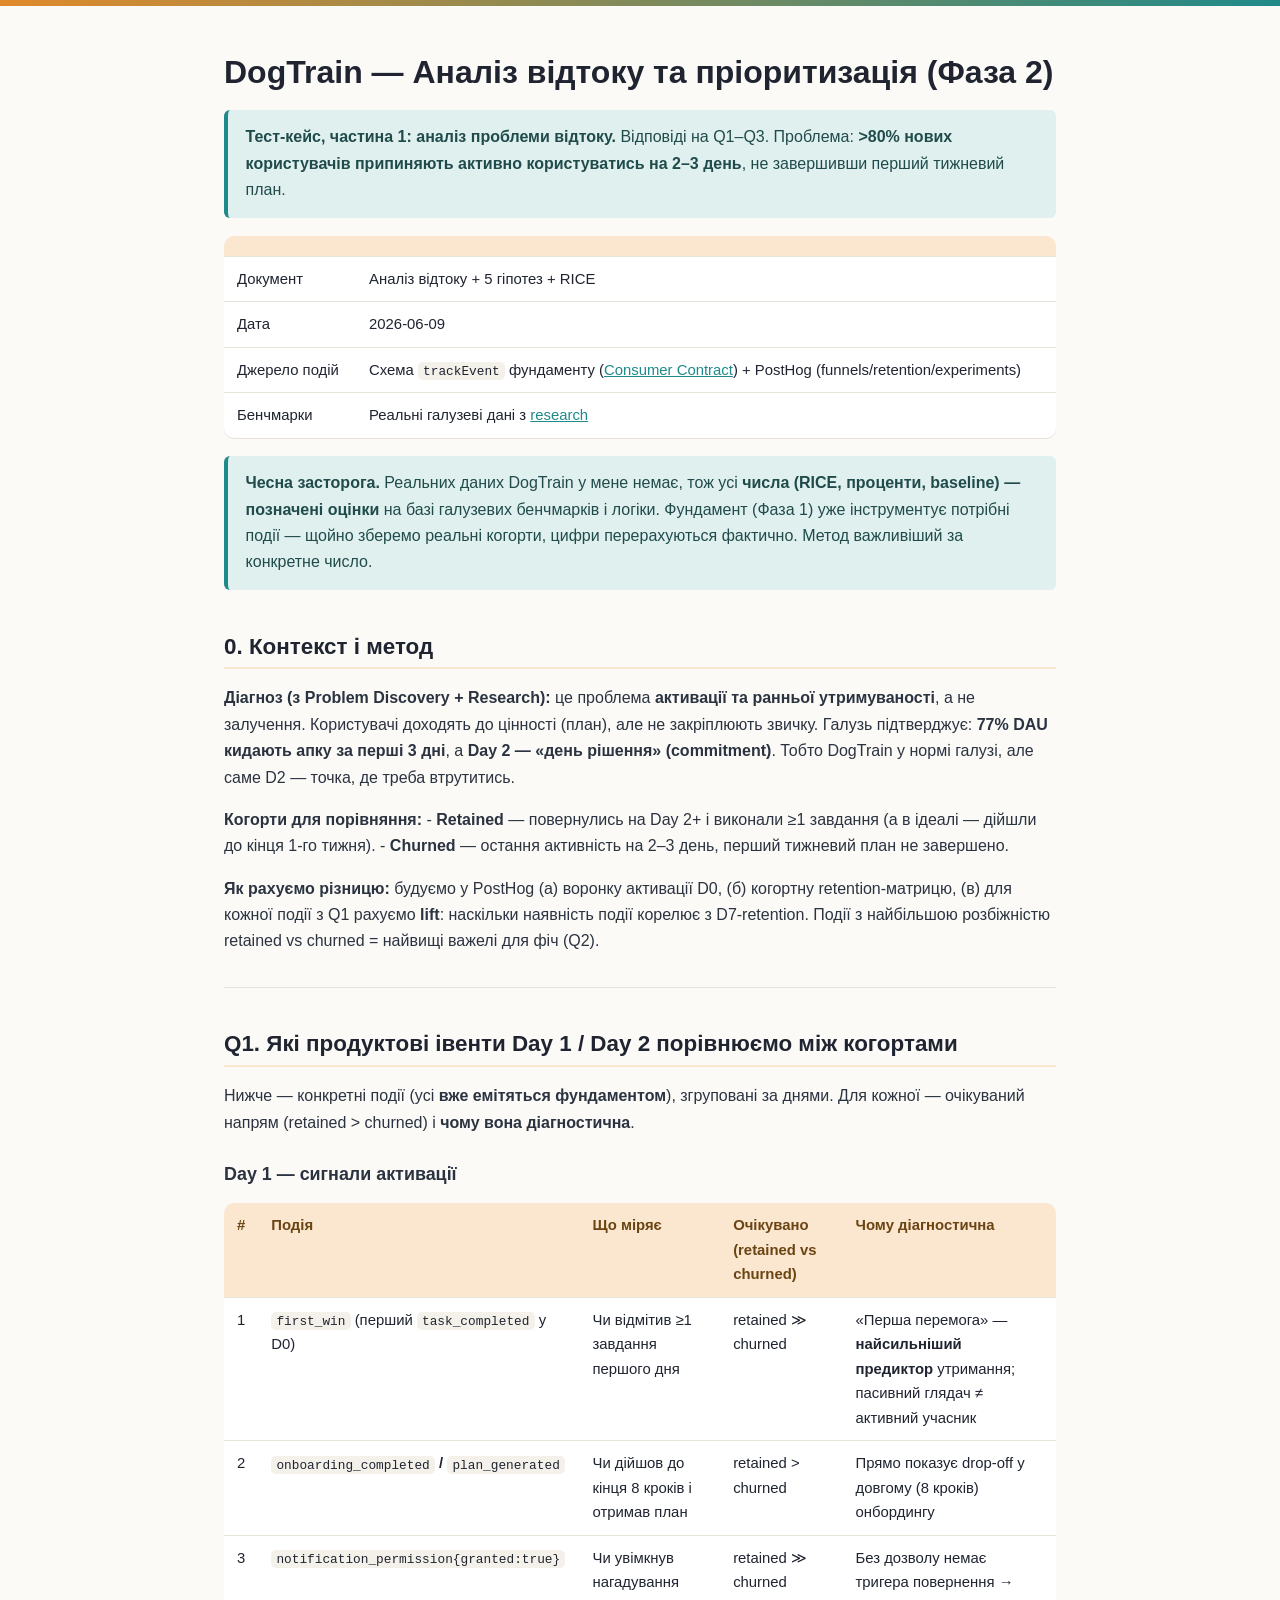
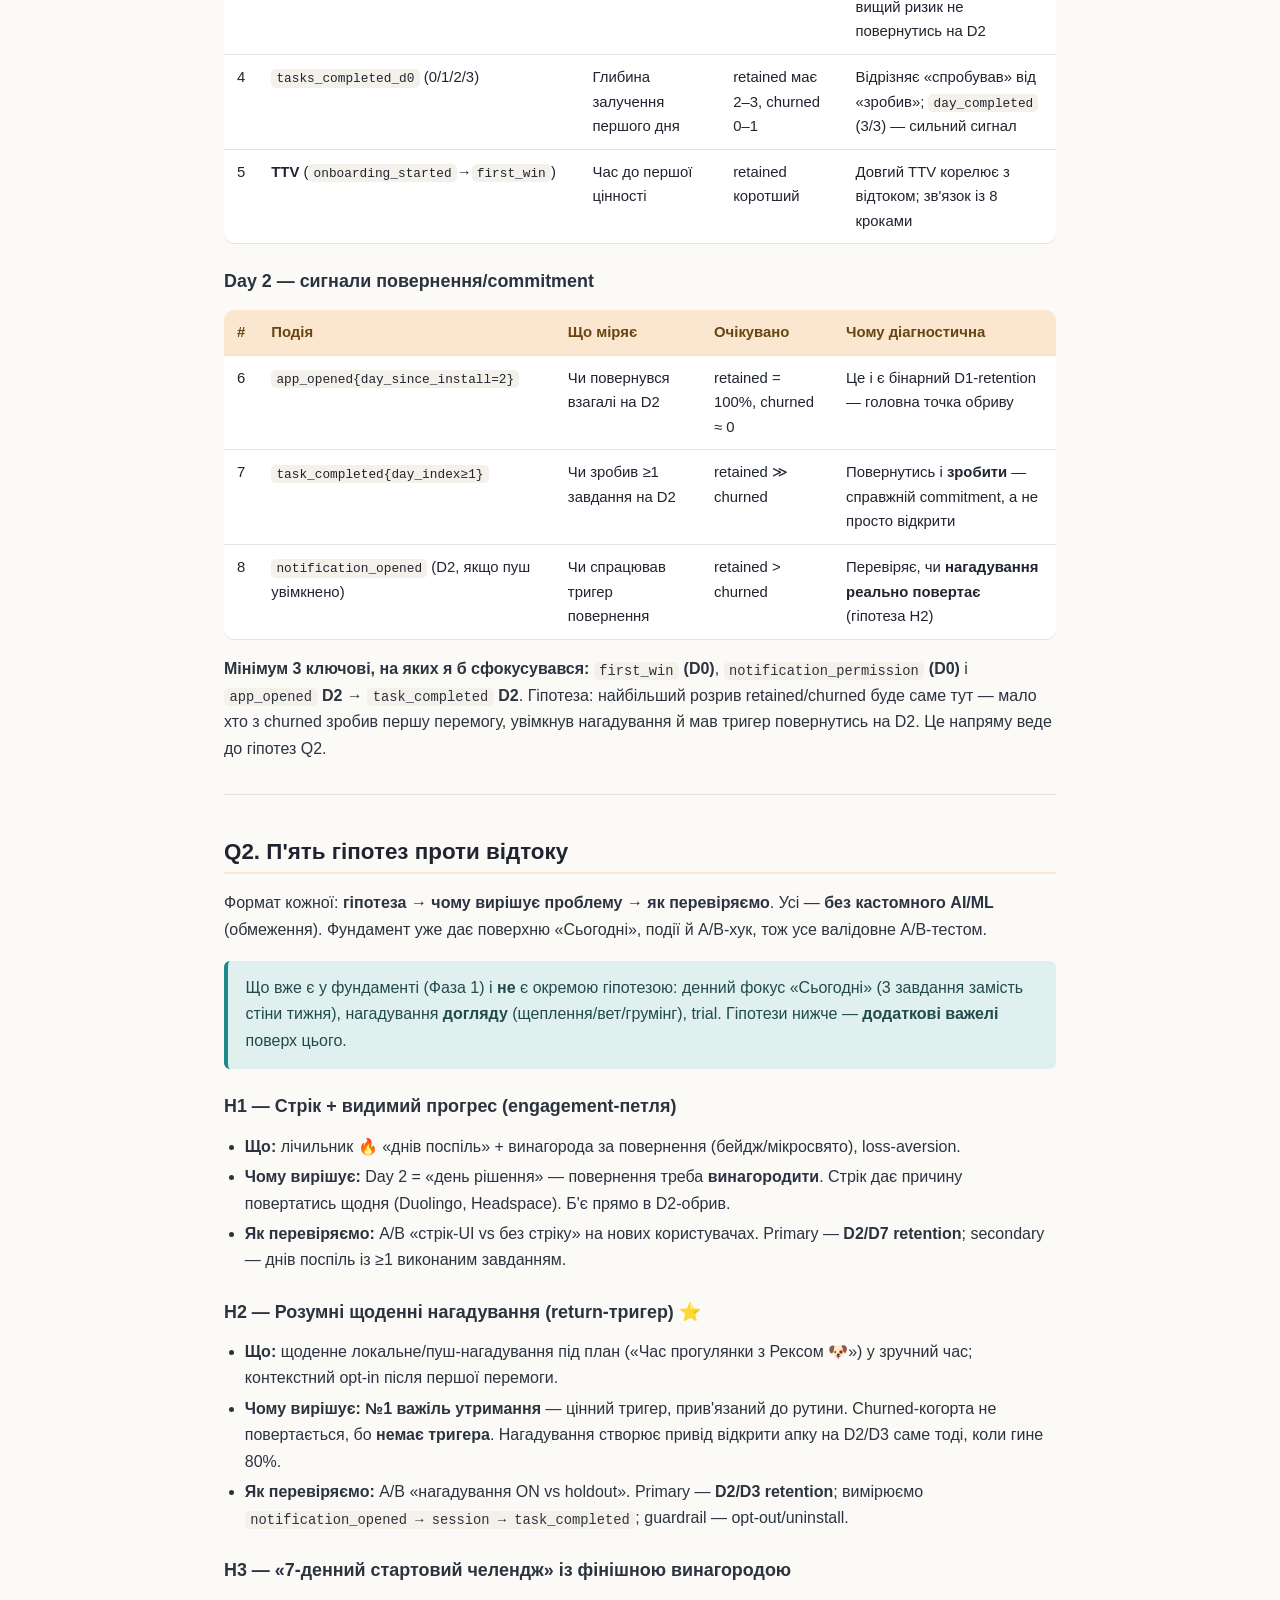
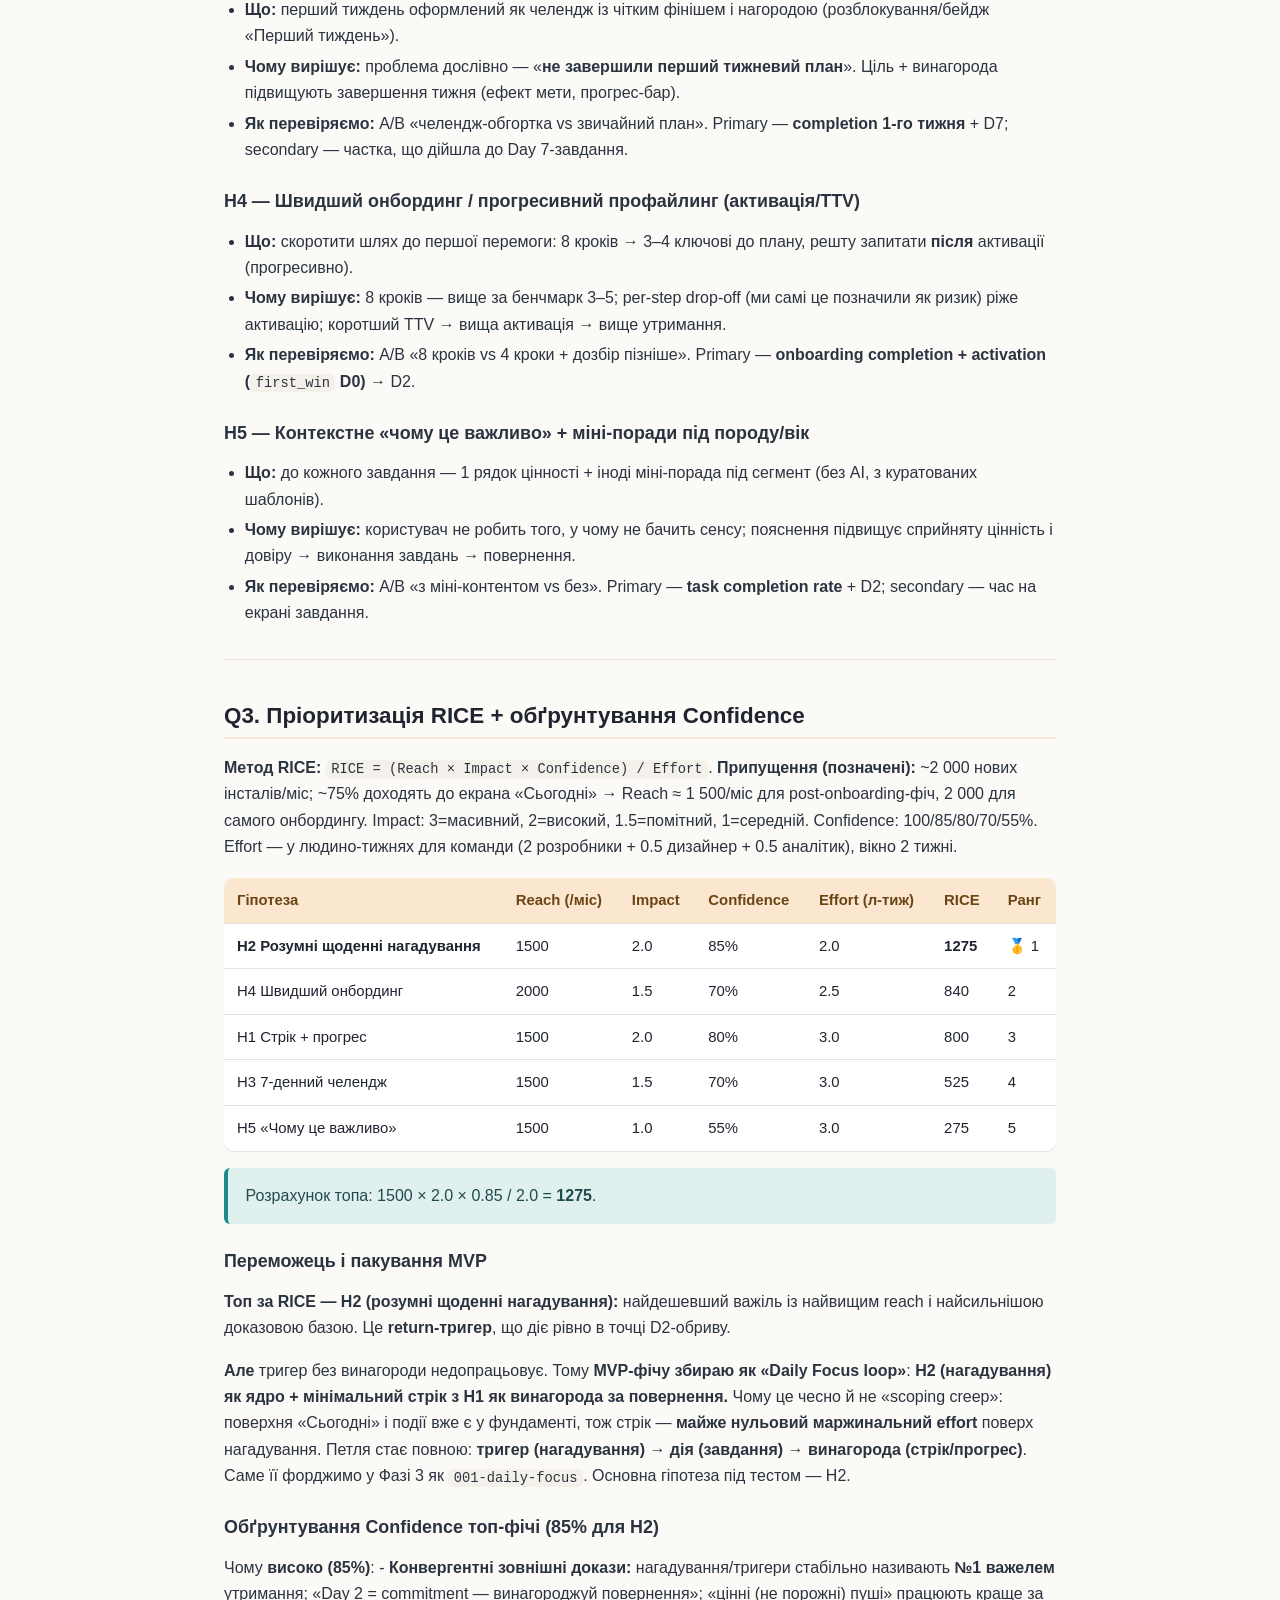
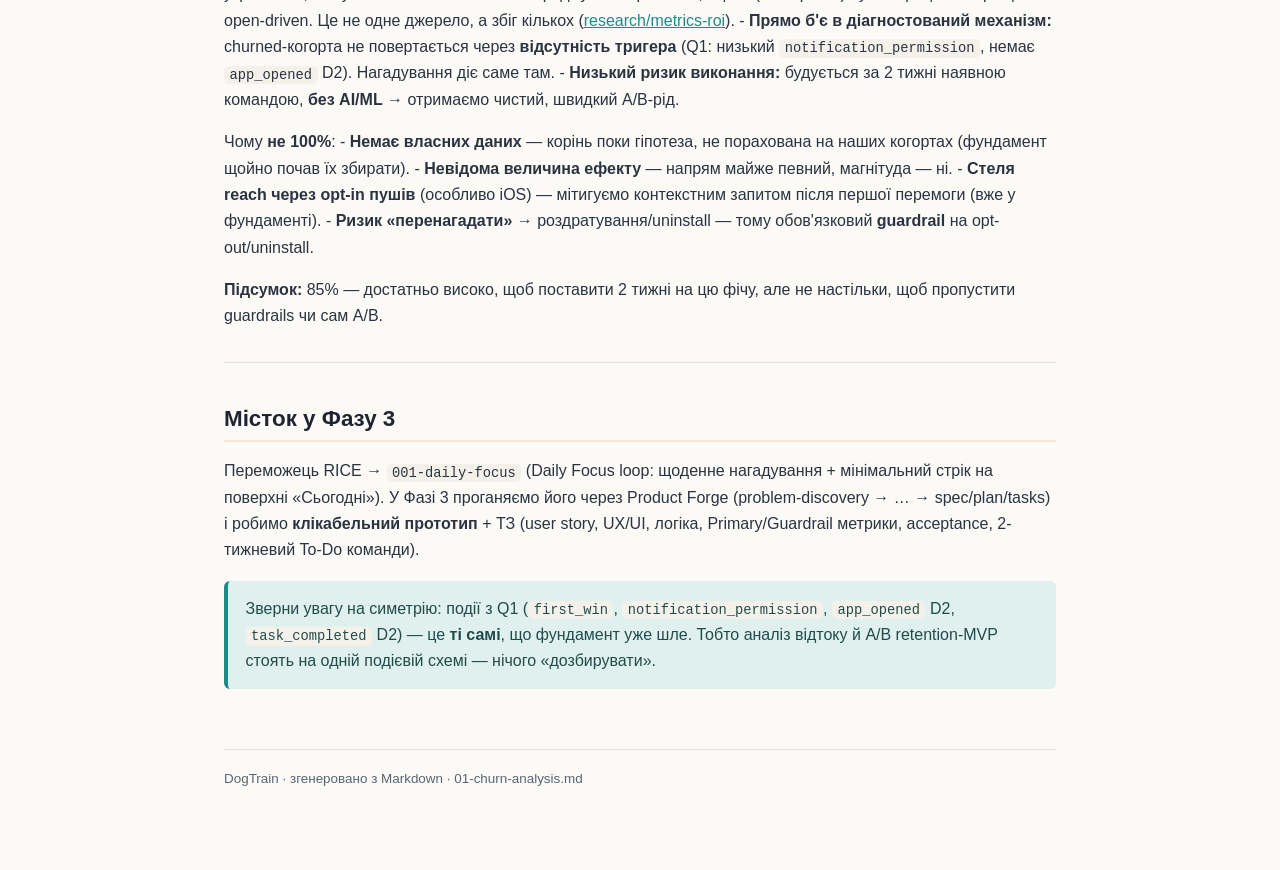
==== docs/product/01-churn-analysis.html @ 824d63b0 "feat: shared /prototype (Web Components) + finish AI track 002–006 + product tour 007 Extract the cl" ====
<!DOCTYPE html>
<html lang="uk">
<head>
<meta charset="utf-8">
<meta name="viewport" content="width=device-width, initial-scale=1">
<title>DogTrain — Аналіз відтоку та пріоритизація (Фаза 2)</title>
<style>
  :root {
    --ink:#1f2430; --muted:#5b6472; --line:#e7e3da; --bg:#fbfaf7; --card:#ffffff;
    --amber:#e08a2b; --amber-soft:#fbe6cf; --teal:#1f8a8a; --teal-soft:#dff0ef;
    --code:#f4f1ea; --ok:#2f8f4e; --warn:#c47d12; --crit:#c0392b;
  }
  * { box-sizing:border-box; }
  body { margin:0; background:var(--bg); color:var(--ink);
    font:16px/1.65 -apple-system,BlinkMacSystemFont,"Segoe UI",Roboto,Helvetica,Arial,sans-serif; }
  .wrap { max-width:880px; margin:0 auto; padding:40px 24px 80px; }
  .topbar { background:linear-gradient(120deg,var(--amber),var(--teal)); height:6px; }
  h1,h2,h3,h4 { line-height:1.25; color:var(--ink); }
  h1 { font-size:2rem; margin:.2em 0 .5em; }
  h2 { font-size:1.4rem; margin:1.9em 0 .6em; padding-bottom:.3em; border-bottom:2px solid var(--amber-soft); }
  h3 { font-size:1.12rem; margin:1.5em 0 .4em; color:#2b3340; }
  h4 { font-size:1rem; margin:1.2em 0 .3em; color:var(--muted); text-transform:uppercase; letter-spacing:.04em; }
  p,li { color:#2b3340; }
  a { color:var(--teal); }
  blockquote { margin:1.1em 0; padding:.6em 1.1em; background:var(--teal-soft);
    border-left:4px solid var(--teal); border-radius:6px; color:#214b4b; }
  blockquote p { margin:.3em 0; color:#214b4b; }
  code { background:var(--code); padding:.12em .4em; border-radius:5px;
    font:.86em "SF Mono",Menlo,Consolas,monospace; }
  pre { background:#272b33; color:#e6e6e6; padding:16px 18px; border-radius:10px;
    overflow:auto; font-size:.84rem; line-height:1.5; }
  pre code { background:none; padding:0; color:inherit; }
  table { border-collapse:collapse; width:100%; margin:1.2em 0; font-size:.93rem;
    background:var(--card); border-radius:10px; overflow:hidden; box-shadow:0 1px 0 var(--line); }
  th,td { text-align:left; padding:10px 13px; border-bottom:1px solid var(--line); vertical-align:top; }
  th { background:var(--amber-soft); color:#6a4513; font-weight:650; }
  tr:last-child td { border-bottom:none; }
  td:first-child { font-weight:500; }
  hr { border:none; border-top:1px solid var(--line); margin:2em 0; }
  ul,ol { padding-left:1.3em; }
  li { margin:.25em 0; }
  .meta { color:var(--muted); font-size:.9rem; }
  .doc-foot { margin-top:60px; padding-top:18px; border-top:1px solid var(--line);
    color:var(--muted); font-size:.84rem; }
  @media print { .topbar{display:none} body{background:#fff} .wrap{padding:0} }
</style>
</head>
<body>
<div class="topbar"></div>
<div class="wrap">
<h1 id="dogtrain-2">DogTrain — Аналіз відтоку та пріоритизація (Фаза 2)</h1>
<blockquote>
<p><strong>Тест-кейс, частина 1: аналіз проблеми відтоку.</strong> Відповіді на Q1–Q3.
Проблема: <strong>&gt;80% нових користувачів припиняють активно користуватись на 2–3 день</strong>, не завершивши перший тижневий план.</p>
</blockquote>
<table>
<thead>
<tr>
<th></th>
<th></th>
</tr>
</thead>
<tbody>
<tr>
<td>Документ</td>
<td>Аналіз відтоку + 5 гіпотез + RICE</td>
</tr>
<tr>
<td>Дата</td>
<td>2026-06-09</td>
</tr>
<tr>
<td>Джерело подій</td>
<td>Схема <code>trackEvent</code> фундаменту (<a href="../../specs/000-core-infrastructure/spec.md">Consumer Contract</a>) + PostHog (funnels/retention/experiments)</td>
</tr>
<tr>
<td>Бенчмарки</td>
<td>Реальні галузеві дані з <a href="../../specs/000-core-infrastructure/research/metrics-roi.md">research</a></td>
</tr>
</tbody>
</table>
<blockquote>
<p><strong>Чесна засторога.</strong> Реальних даних DogTrain у мене немає, тож усі <strong>числа (RICE, проценти, baseline) — позначені оцінки</strong> на базі галузевих бенчмарків і логіки. Фундамент (Фаза 1) уже інструментує потрібні події — щойно зберемо реальні когорти, цифри перерахуються фактично. Метод важливіший за конкретне число.</p>
</blockquote>
<h2 id="0">0. Контекст і метод</h2>
<p><strong>Діагноз (з Problem Discovery + Research):</strong> це проблема <strong>активації та ранньої утримуваності</strong>, а не залучення. Користувачі доходять до цінності (план), але не закріплюють звичку. Галузь підтверджує: <strong>77% DAU кидають апку за перші 3 дні</strong>, а <strong>Day 2 — «день рішення» (commitment)</strong>. Тобто DogTrain у нормі галузі, але саме D2 — точка, де треба втрутитись.</p>
<p><strong>Когорти для порівняння:</strong>
- <strong>Retained</strong> — повернулись на Day 2+ і виконали ≥1 завдання (а в ідеалі — дійшли до кінця 1-го тижня).
- <strong>Churned</strong> — остання активність на 2–3 день, перший тижневий план не завершено.</p>
<p><strong>Як рахуємо різницю:</strong> будуємо у PostHog (а) воронку активації D0, (б) когортну retention-матрицю, (в) для кожної події з Q1 рахуємо <strong>lift</strong>: наскільки наявність події корелює з D7-retention. Події з найбільшою розбіжністю retained vs churned = найвищі важелі для фіч (Q2).</p>
<hr />
<h2 id="q1-day-1-day-2">Q1. Які продуктові івенти Day 1 / Day 2 порівнюємо між когортами</h2>
<p>Нижче — конкретні події (усі <strong>вже емітяться фундаментом</strong>), згруповані за днями. Для кожної — очікуваний напрям (retained &gt; churned) і <strong>чому вона діагностична</strong>.</p>
<h3 id="day-1">Day 1 — сигнали активації</h3>
<table>
<thead>
<tr>
<th>#</th>
<th>Подія</th>
<th>Що міряє</th>
<th>Очікувано (retained vs churned)</th>
<th>Чому діагностична</th>
</tr>
</thead>
<tbody>
<tr>
<td>1</td>
<td><strong><code>first_win</code></strong> (перший <code>task_completed</code> у D0)</td>
<td>Чи відмітив ≥1 завдання першого дня</td>
<td>retained ≫ churned</td>
<td>«Перша перемога» — <strong>найсильніший предиктор</strong> утримання; пасивний глядач ≠ активний учасник</td>
</tr>
<tr>
<td>2</td>
<td><strong><code>onboarding_completed</code> / <code>plan_generated</code></strong></td>
<td>Чи дійшов до кінця 8 кроків і отримав план</td>
<td>retained &gt; churned</td>
<td>Прямо показує drop-off у довгому (8 кроків) онбордингу</td>
</tr>
<tr>
<td>3</td>
<td><strong><code>notification_permission{granted:true}</code></strong></td>
<td>Чи увімкнув нагадування</td>
<td>retained ≫ churned</td>
<td>Без дозволу немає тригера повернення → вищий ризик не повернутись на D2</td>
</tr>
<tr>
<td>4</td>
<td><strong><code>tasks_completed_d0</code></strong> (0/1/2/3)</td>
<td>Глибина залучення першого дня</td>
<td>retained має 2–3, churned 0–1</td>
<td>Відрізняє «спробував» від «зробив»; <code>day_completed</code> (3/3) — сильний сигнал</td>
</tr>
<tr>
<td>5</td>
<td><strong>TTV</strong> (<code>onboarding_started</code>→<code>first_win</code>)</td>
<td>Час до першої цінності</td>
<td>retained коротший</td>
<td>Довгий TTV корелює з відтоком; зв'язок із 8 кроками</td>
</tr>
</tbody>
</table>
<h3 id="day-2-commitment">Day 2 — сигнали повернення/commitment</h3>
<table>
<thead>
<tr>
<th>#</th>
<th>Подія</th>
<th>Що міряє</th>
<th>Очікувано</th>
<th>Чому діагностична</th>
</tr>
</thead>
<tbody>
<tr>
<td>6</td>
<td><strong><code>app_opened{day_since_install=2}</code></strong></td>
<td>Чи повернувся взагалі на D2</td>
<td>retained = 100%, churned ≈ 0</td>
<td>Це і є бінарний D1-retention — головна точка обриву</td>
</tr>
<tr>
<td>7</td>
<td><strong><code>task_completed{day_index≥1}</code></strong></td>
<td>Чи зробив ≥1 завдання на D2</td>
<td>retained ≫ churned</td>
<td>Повернутись і <strong>зробити</strong> — справжній commitment, а не просто відкрити</td>
</tr>
<tr>
<td>8</td>
<td><strong><code>notification_opened</code></strong> (D2, якщо пуш увімкнено)</td>
<td>Чи спрацював тригер повернення</td>
<td>retained &gt; churned</td>
<td>Перевіряє, чи <strong>нагадування реально повертає</strong> (гіпотеза H2)</td>
</tr>
</tbody>
</table>
<p><strong>Мінімум 3 ключові, на яких я б сфокусувався:</strong> <strong><code>first_win</code> (D0)</strong>, <strong><code>notification_permission</code> (D0)</strong> і <strong><code>app_opened</code> D2 → <code>task_completed</code> D2</strong>. Гіпотеза: найбільший розрив retained/churned буде саме тут — мало хто з churned зробив першу перемогу, увімкнув нагадування й мав тригер повернутись на D2. Це напряму веде до гіпотез Q2.</p>
<hr />
<h2 id="q2">Q2. П'ять гіпотез проти відтоку</h2>
<p>Формат кожної: <strong>гіпотеза → чому вирішує проблему → як перевіряємо</strong>. Усі — <strong>без кастомного AI/ML</strong> (обмеження). Фундамент уже дає поверхню «Сьогодні», події й A/B-хук, тож усе валідовне A/B-тестом.</p>
<blockquote>
<p>Що вже є у фундаменті (Фаза 1) і <strong>не</strong> є окремою гіпотезою: денний фокус «Сьогодні» (3 завдання замість стіни тижня), нагадування <strong>догляду</strong> (щеплення/вет/грумінг), trial. Гіпотези нижче — <strong>додаткові важелі</strong> поверх цього.</p>
</blockquote>
<h3 id="h1-engagement-">H1 — Стрік + видимий прогрес (engagement-петля)</h3>
<ul>
<li><strong>Що:</strong> лічильник 🔥 «днів поспіль» + винагорода за повернення (бейдж/мікросвято), loss-aversion.</li>
<li><strong>Чому вирішує:</strong> Day 2 = «день рішення» — повернення треба <strong>винагородити</strong>. Стрік дає причину повертатись щодня (Duolingo, Headspace). Б'є прямо в D2-обрив.</li>
<li><strong>Як перевіряємо:</strong> A/B «стрік-UI vs без стріку» на нових користувачах. Primary — <strong>D2/D7 retention</strong>; secondary — днів поспіль із ≥1 виконаним завданням.</li>
</ul>
<h3 id="h2-return-">H2 — Розумні щоденні нагадування (return-тригер) ⭐</h3>
<ul>
<li><strong>Що:</strong> щоденне локальне/пуш-нагадування під план («Час прогулянки з Рексом 🐶») у зручний час; контекстний opt-in після першої перемоги.</li>
<li><strong>Чому вирішує:</strong> <strong>№1 важіль утримання</strong> — цінний тригер, прив'язаний до рутини. Churned-когорта не повертається, бо <strong>немає тригера</strong>. Нагадування створює привід відкрити апку на D2/D3 саме тоді, коли гине 80%.</li>
<li><strong>Як перевіряємо:</strong> A/B «нагадування ON vs holdout». Primary — <strong>D2/D3 retention</strong>; вимірюємо <code>notification_opened → session → task_completed</code>; guardrail — opt-out/uninstall.</li>
</ul>
<h3 id="h3-7-">H3 — «7-денний стартовий челендж» із фінішною винагородою</h3>
<ul>
<li><strong>Що:</strong> перший тиждень оформлений як челендж із чітким фінішем і нагородою (розблокування/бейдж «Перший тиждень»).</li>
<li><strong>Чому вирішує:</strong> проблема дослівно — «<strong>не завершили перший тижневий план</strong>». Ціль + винагорода підвищують завершення тижня (ефект мети, прогрес-бар).</li>
<li><strong>Як перевіряємо:</strong> A/B «челендж-обгортка vs звичайний план». Primary — <strong>completion 1-го тижня</strong> + D7; secondary — частка, що дійшла до Day 7-завдання.</li>
</ul>
<h3 id="h4-ttv">H4 — Швидший онбординг / прогресивний профайлинг (активація/TTV)</h3>
<ul>
<li><strong>Що:</strong> скоротити шлях до першої перемоги: 8 кроків → 3–4 ключові до плану, решту запитати <strong>після</strong> активації (прогресивно).</li>
<li><strong>Чому вирішує:</strong> 8 кроків — вище за бенчмарк 3–5; per-step drop-off (ми самі це позначили як ризик) ріже активацію; коротший TTV → вища активація → вище утримання.</li>
<li><strong>Як перевіряємо:</strong> A/B «8 кроків vs 4 кроки + дозбір пізніше». Primary — <strong>onboarding completion + activation (<code>first_win</code> D0)</strong> → D2.</li>
</ul>
<h3 id="h5-">H5 — Контекстне «чому це важливо» + міні-поради під породу/вік</h3>
<ul>
<li><strong>Що:</strong> до кожного завдання — 1 рядок цінності + іноді міні-порада під сегмент (без AI, з куратованих шаблонів).</li>
<li><strong>Чому вирішує:</strong> користувач не робить того, у чому не бачить сенсу; пояснення підвищує сприйняту цінність і довіру → виконання завдань → повернення.</li>
<li><strong>Як перевіряємо:</strong> A/B «з міні-контентом vs без». Primary — <strong>task completion rate</strong> + D2; secondary — час на екрані завдання.</li>
</ul>
<hr />
<h2 id="q3-rice-confidence">Q3. Пріоритизація RICE + обґрунтування Confidence</h2>
<p><strong>Метод RICE:</strong> <code>RICE = (Reach × Impact × Confidence) / Effort</code>.
<strong>Припущення (позначені):</strong> ~2 000 нових інсталів/міс; ~75% доходять до екрана «Сьогодні» → Reach ≈ 1 500/міс для post-onboarding-фіч, 2 000 для самого онбордингу. Impact: 3=масивний, 2=високий, 1.5=помітний, 1=середній. Confidence: 100/85/80/70/55%. Effort — у людино-тижнях для команди (2 розробники + 0.5 дизайнер + 0.5 аналітик), вікно 2 тижні.</p>
<table>
<thead>
<tr>
<th>Гіпотеза</th>
<th>Reach (/міс)</th>
<th>Impact</th>
<th>Confidence</th>
<th>Effort (л-тиж)</th>
<th><strong>RICE</strong></th>
<th>Ранг</th>
</tr>
</thead>
<tbody>
<tr>
<td><strong>H2 Розумні щоденні нагадування</strong></td>
<td>1500</td>
<td>2.0</td>
<td>85%</td>
<td>2.0</td>
<td><strong>1275</strong></td>
<td>🥇 1</td>
</tr>
<tr>
<td>H4 Швидший онбординг</td>
<td>2000</td>
<td>1.5</td>
<td>70%</td>
<td>2.5</td>
<td>840</td>
<td>2</td>
</tr>
<tr>
<td>H1 Стрік + прогрес</td>
<td>1500</td>
<td>2.0</td>
<td>80%</td>
<td>3.0</td>
<td>800</td>
<td>3</td>
</tr>
<tr>
<td>H3 7-денний челендж</td>
<td>1500</td>
<td>1.5</td>
<td>70%</td>
<td>3.0</td>
<td>525</td>
<td>4</td>
</tr>
<tr>
<td>H5 «Чому це важливо»</td>
<td>1500</td>
<td>1.0</td>
<td>55%</td>
<td>3.0</td>
<td>275</td>
<td>5</td>
</tr>
</tbody>
</table>
<blockquote>
<p>Розрахунок топа: 1500 × 2.0 × 0.85 / 2.0 = <strong>1275</strong>.</p>
</blockquote>
<h3 id="mvp">Переможець і пакування MVP</h3>
<p><strong>Топ за RICE — H2 (розумні щоденні нагадування):</strong> найдешевший важіль із найвищим reach і найсильнішою доказовою базою. Це <strong>return-тригер</strong>, що діє рівно в точці D2-обриву.</p>
<p><strong>Але</strong> тригер без винагороди недопрацьовує. Тому <strong>MVP-фічу збираю як «Daily Focus loop»</strong>: <strong>H2 (нагадування) як ядро + мінімальний стрік з H1 як винагорода за повернення.</strong> Чому це чесно й не «scoping creep»: поверхня «Сьогодні» і події вже є у фундаменті, тож стрік — <strong>майже нульовий маржинальний effort</strong> поверх нагадування. Петля стає повною: <strong>тригер (нагадування) → дія (завдання) → винагорода (стрік/прогрес)</strong>. Саме її форджимо у Фазі 3 як <code>001-daily-focus</code>. Основна гіпотеза під тестом — H2.</p>
<h3 id="confidence-85-h2">Обґрунтування Confidence топ-фічі (85% для H2)</h3>
<p>Чому <strong>високо (85%)</strong>:
- <strong>Конвергентні зовнішні докази:</strong> нагадування/тригери стабільно називають <strong>№1 важелем</strong> утримання; «Day 2 = commitment — винагороджуй повернення»; «цінні (не порожні) пуші» працюють краще за open-driven. Це не одне джерело, а збіг кількох (<a href="../../specs/000-core-infrastructure/research/metrics-roi.md">research/metrics-roi</a>).
- <strong>Прямо б'є в діагностований механізм:</strong> churned-когорта не повертається через <strong>відсутність тригера</strong> (Q1: низький <code>notification_permission</code>, немає <code>app_opened</code> D2). Нагадування діє саме там.
- <strong>Низький ризик виконання:</strong> будується за 2 тижні наявною командою, <strong>без AI/ML</strong> → отримаємо чистий, швидкий A/B-рід.</p>
<p>Чому <strong>не 100%</strong>:
- <strong>Немає власних даних</strong> — корінь поки гіпотеза, не порахована на наших когортах (фундамент щойно почав їх збирати).
- <strong>Невідома величина ефекту</strong> — напрям майже певний, магнітуда — ні.
- <strong>Стеля reach через opt-in пушів</strong> (особливо iOS) — мітигуємо контекстним запитом після першої перемоги (вже у фундаменті).
- <strong>Ризик «перенагадати»</strong> → роздратування/uninstall — тому обов'язковий <strong>guardrail</strong> на opt-out/uninstall.</p>
<p><strong>Підсумок:</strong> 85% — достатньо високо, щоб поставити 2 тижні на цю фічу, але не настільки, щоб пропустити guardrails чи сам A/B.</p>
<hr />
<h2 id="3">Місток у Фазу 3</h2>
<p>Переможець RICE → <strong><code>001-daily-focus</code></strong> (Daily Focus loop: щоденне нагадування + мінімальний стрік на поверхні «Сьогодні»). У Фазі 3 проганяємо його через Product Forge (problem-discovery → … → spec/plan/tasks) і робимо <strong>клікабельний прототип</strong> + ТЗ (user story, UX/UI, логіка, Primary/Guardrail метрики, acceptance, 2-тижневий To-Do команди).</p>
<blockquote>
<p>Зверни увагу на симетрію: події з Q1 (<code>first_win</code>, <code>notification_permission</code>, <code>app_opened</code> D2, <code>task_completed</code> D2) — це <strong>ті самі</strong>, що фундамент уже шле. Тобто аналіз відтоку й A/B retention-MVP стоять на одній подієвій схемі — нічого «дозбирувати».</p>
</blockquote>
<div class="doc-foot">DogTrain · згенеровано з Markdown · 01-churn-analysis.md</div>
</div>
</body>
</html>
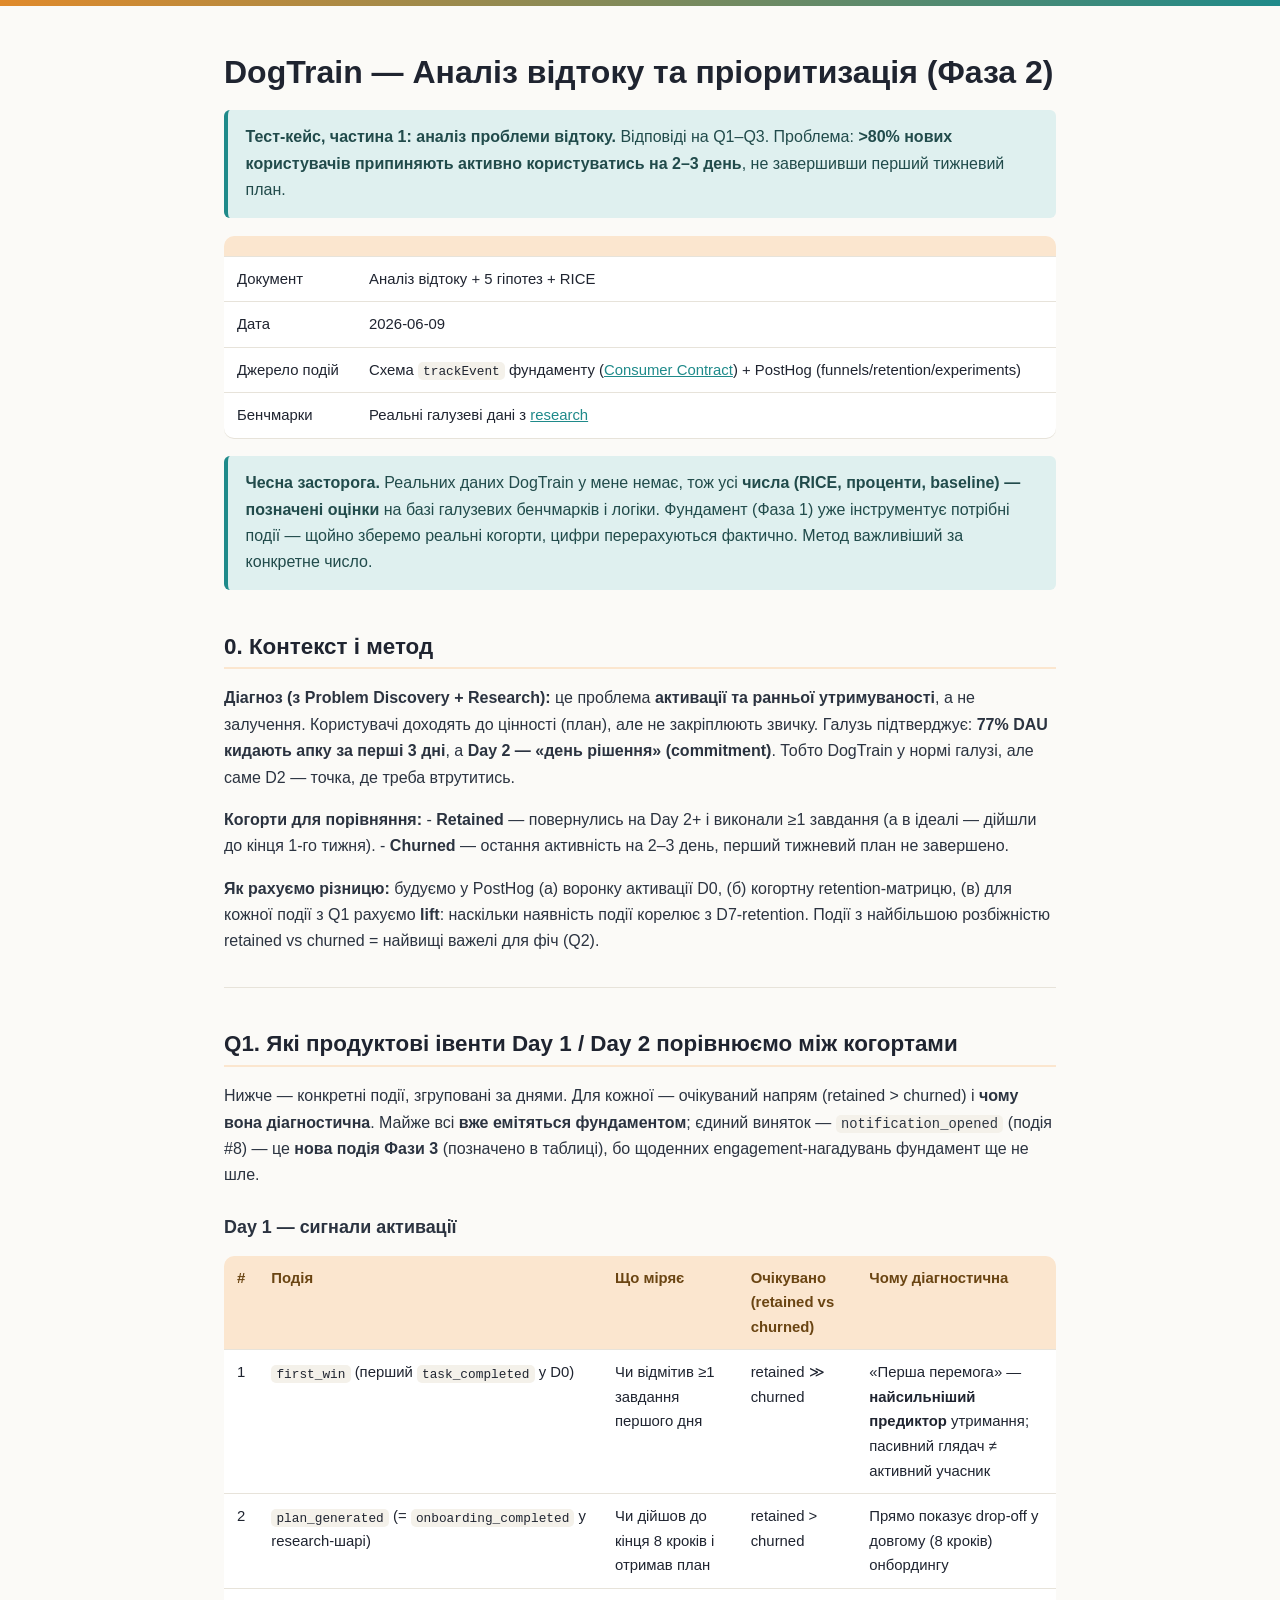
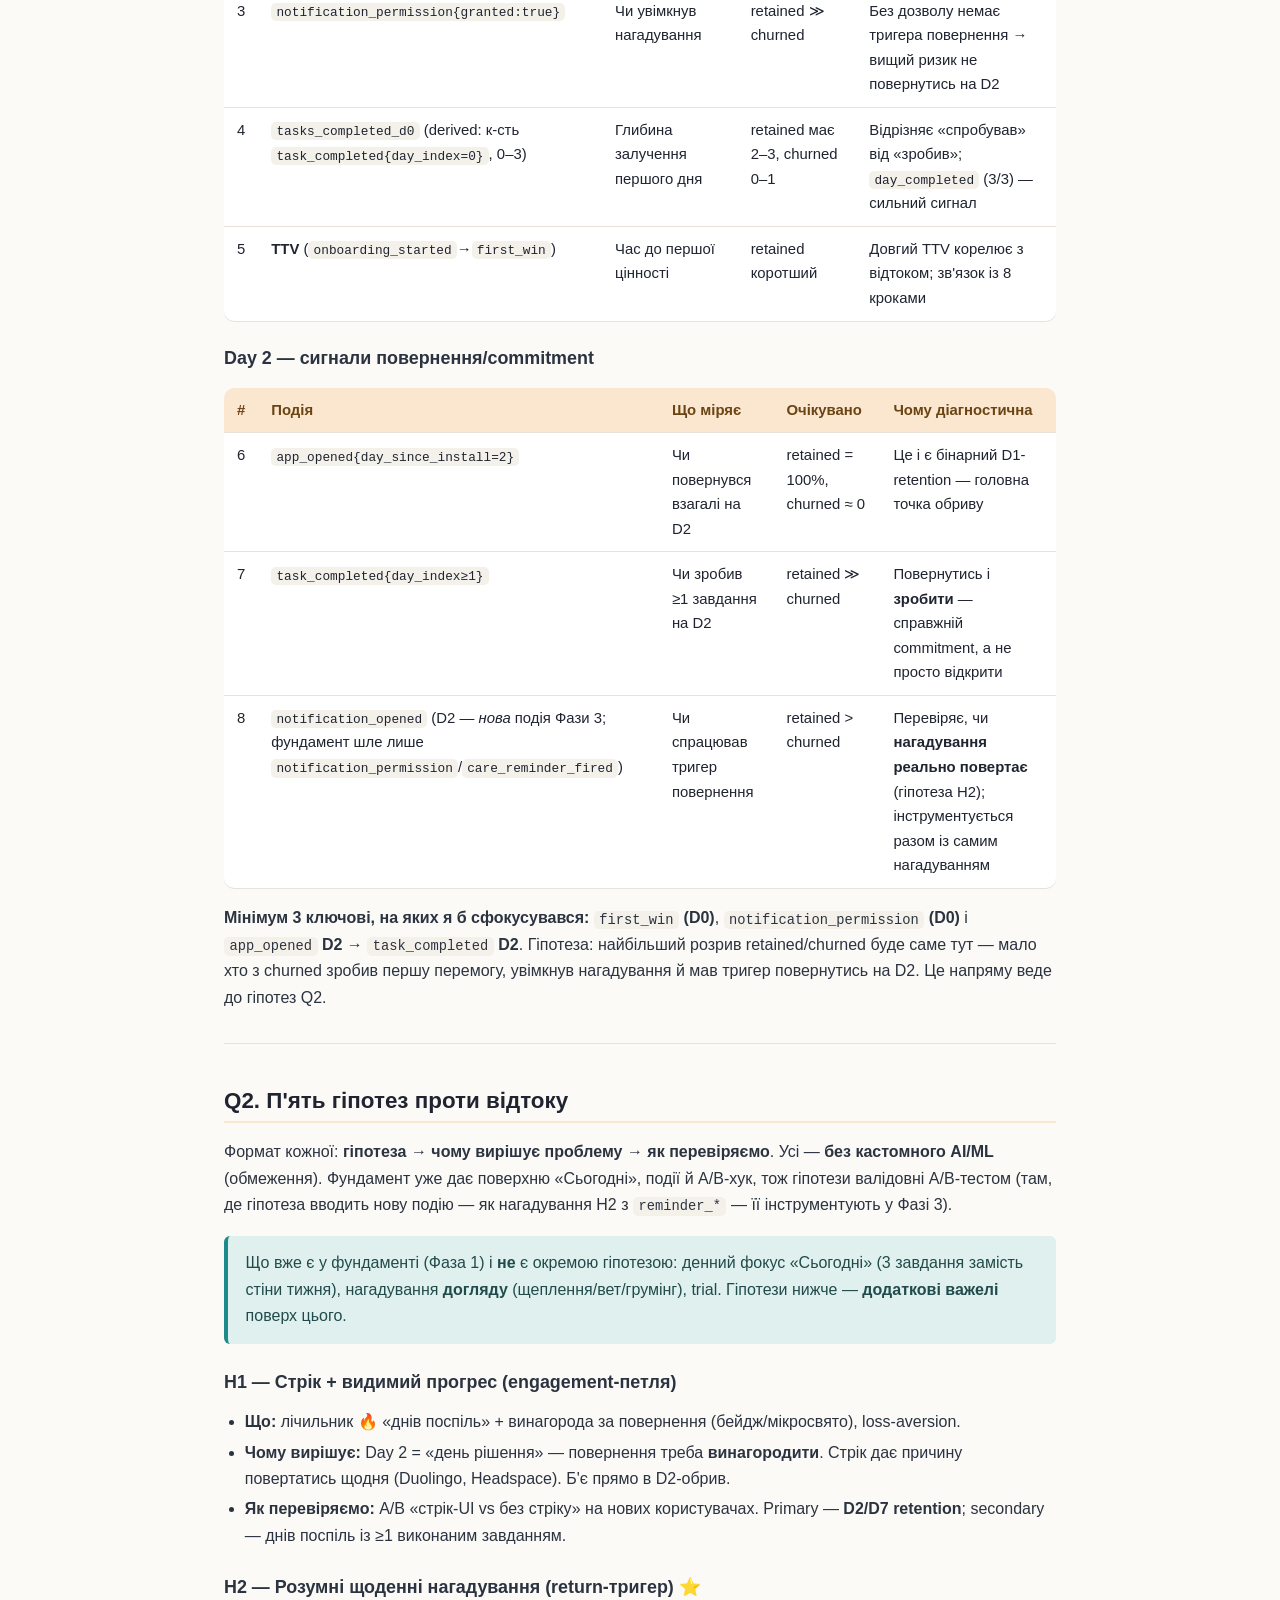
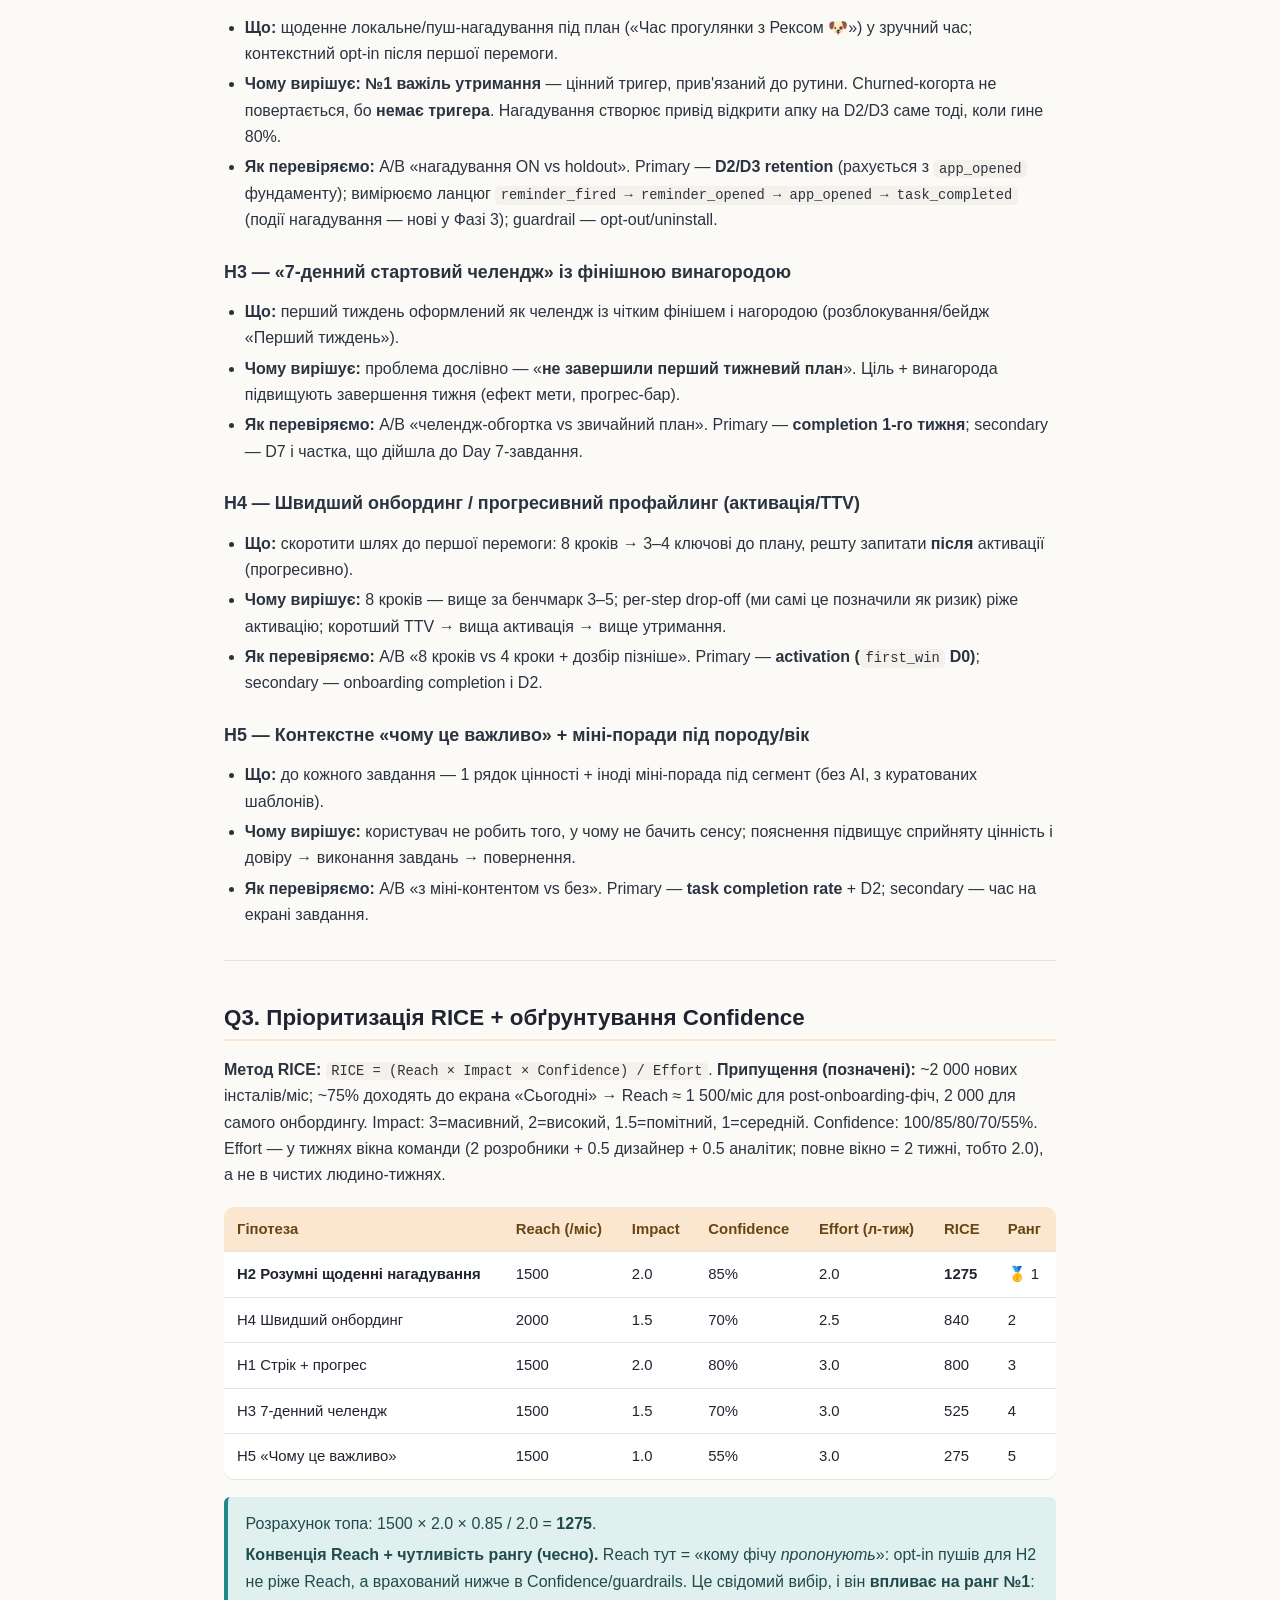
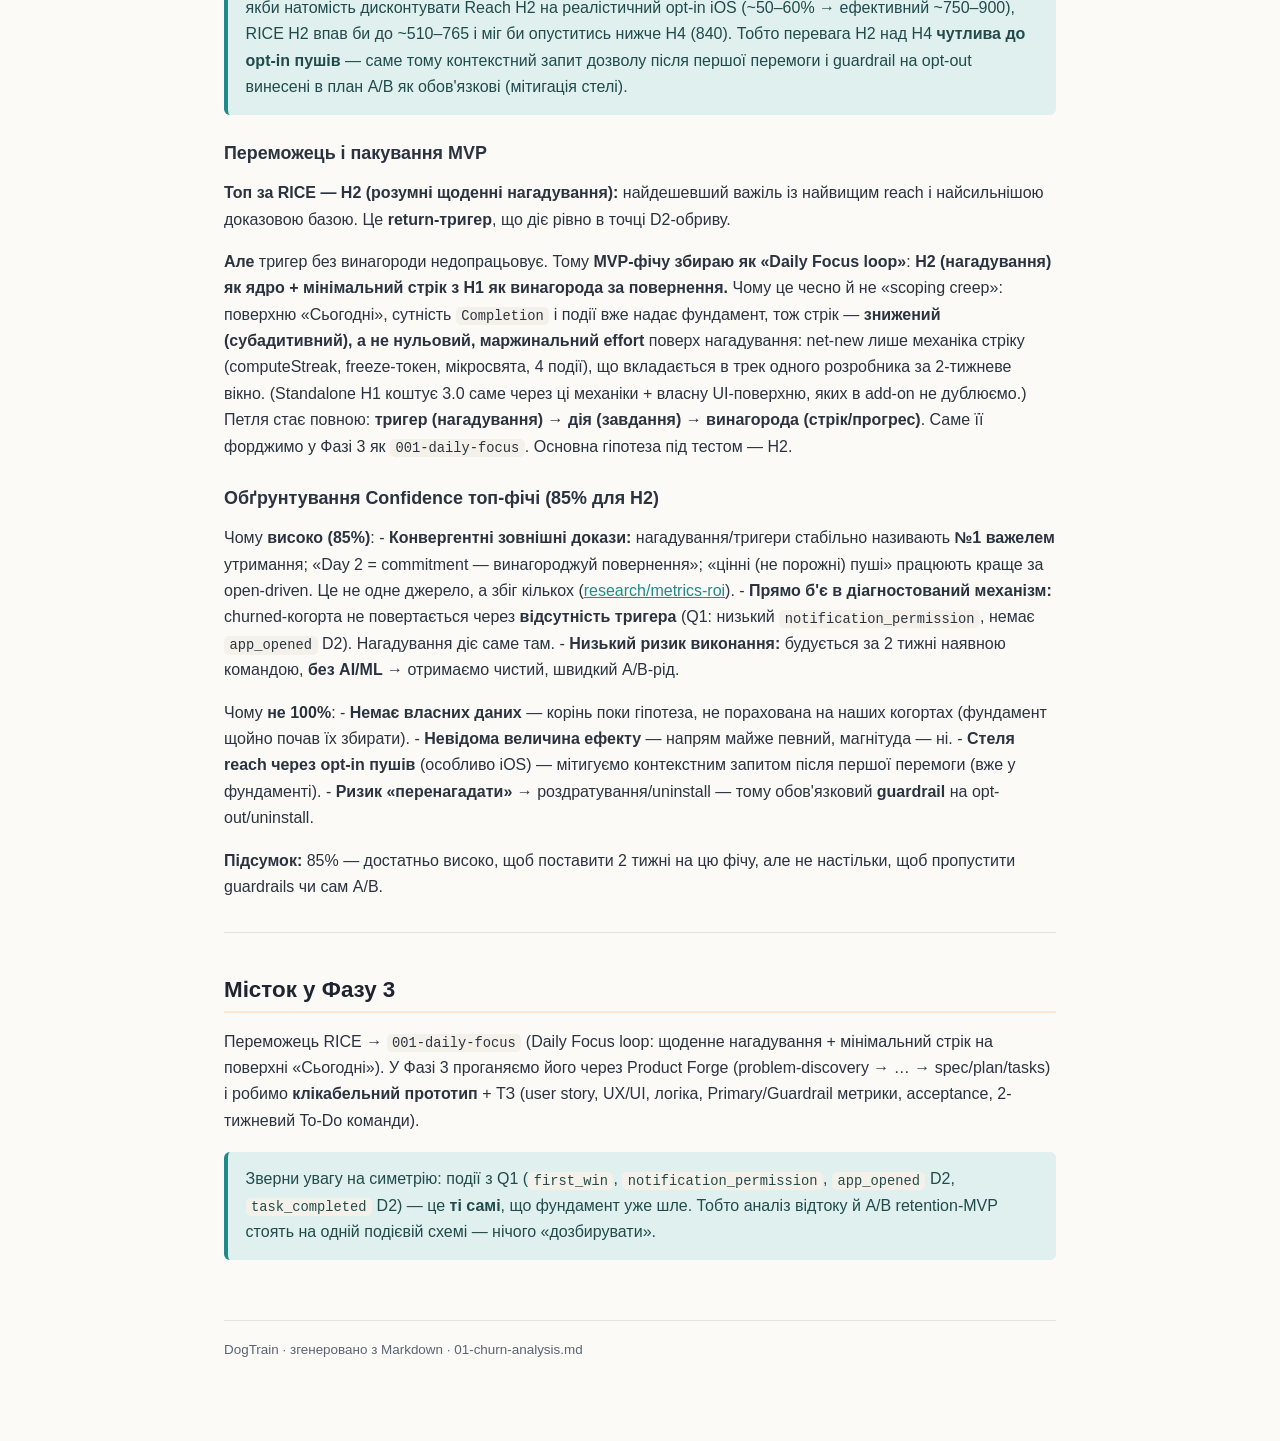
==== commit 49f47441: "docs: address audit findings — accuracy, reach/sample-size honesty, prototype links - delivery/READM" ====
--- a/docs/product/01-churn-analysis.html
+++ b/docs/product/01-churn-analysis.html
@@ -90,7 +90,7 @@
 <p><strong>Як рахуємо різницю:</strong> будуємо у PostHog (а) воронку активації D0, (б) когортну retention-матрицю, (в) для кожної події з Q1 рахуємо <strong>lift</strong>: наскільки наявність події корелює з D7-retention. Події з найбільшою розбіжністю retained vs churned = найвищі важелі для фіч (Q2).</p>
 <hr />
 <h2 id="q1-day-1-day-2">Q1. Які продуктові івенти Day 1 / Day 2 порівнюємо між когортами</h2>
-<p>Нижче — конкретні події (усі <strong>вже емітяться фундаментом</strong>), згруповані за днями. Для кожної — очікуваний напрям (retained &gt; churned) і <strong>чому вона діагностична</strong>.</p>
+<p>Нижче — конкретні події, згруповані за днями. Для кожної — очікуваний напрям (retained &gt; churned) і <strong>чому вона діагностична</strong>. Майже всі <strong>вже емітяться фундаментом</strong>; єдиний виняток — <code>notification_opened</code> (подія #8) — це <strong>нова подія Фази 3</strong> (позначено в таблиці), бо щоденних engagement-нагадувань фундамент ще не шле.</p>
 <h3 id="day-1">Day 1 — сигнали активації</h3>
 <table>
 <thead>
@@ -112,7 +112,7 @@
 </tr>
 <tr>
 <td>2</td>
-<td><strong><code>onboarding_completed</code> / <code>plan_generated</code></strong></td>
+<td><strong><code>plan_generated</code></strong> (= <code>onboarding_completed</code> у research-шарі)</td>
 <td>Чи дійшов до кінця 8 кроків і отримав план</td>
 <td>retained &gt; churned</td>
 <td>Прямо показує drop-off у довгому (8 кроків) онбордингу</td>
@@ -126,7 +126,7 @@
 </tr>
 <tr>
 <td>4</td>
-<td><strong><code>tasks_completed_d0</code></strong> (0/1/2/3)</td>
+<td><strong><code>tasks_completed_d0</code></strong> (derived: к-сть <code>task_completed{day_index=0}</code>, 0–3)</td>
 <td>Глибина залучення першого дня</td>
 <td>retained має 2–3, churned 0–1</td>
 <td>Відрізняє «спробував» від «зробив»; <code>day_completed</code> (3/3) — сильний сигнал</td>
@@ -168,17 +168,17 @@
 </tr>
 <tr>
 <td>8</td>
-<td><strong><code>notification_opened</code></strong> (D2, якщо пуш увімкнено)</td>
+<td><strong><code>notification_opened</code></strong> (D2 — <em>нова</em> подія Фази 3; фундамент шле лише <code>notification_permission</code>/<code>care_reminder_fired</code>)</td>
 <td>Чи спрацював тригер повернення</td>
 <td>retained &gt; churned</td>
-<td>Перевіряє, чи <strong>нагадування реально повертає</strong> (гіпотеза H2)</td>
+<td>Перевіряє, чи <strong>нагадування реально повертає</strong> (гіпотеза H2); інструментується разом із самим нагадуванням</td>
 </tr>
 </tbody>
 </table>
 <p><strong>Мінімум 3 ключові, на яких я б сфокусувався:</strong> <strong><code>first_win</code> (D0)</strong>, <strong><code>notification_permission</code> (D0)</strong> і <strong><code>app_opened</code> D2 → <code>task_completed</code> D2</strong>. Гіпотеза: найбільший розрив retained/churned буде саме тут — мало хто з churned зробив першу перемогу, увімкнув нагадування й мав тригер повернутись на D2. Це напряму веде до гіпотез Q2.</p>
 <hr />
 <h2 id="q2">Q2. П'ять гіпотез проти відтоку</h2>
-<p>Формат кожної: <strong>гіпотеза → чому вирішує проблему → як перевіряємо</strong>. Усі — <strong>без кастомного AI/ML</strong> (обмеження). Фундамент уже дає поверхню «Сьогодні», події й A/B-хук, тож усе валідовне A/B-тестом.</p>
+<p>Формат кожної: <strong>гіпотеза → чому вирішує проблему → як перевіряємо</strong>. Усі — <strong>без кастомного AI/ML</strong> (обмеження). Фундамент уже дає поверхню «Сьогодні», події й A/B-хук, тож гіпотези валідовні A/B-тестом (там, де гіпотеза вводить нову подію — як нагадування H2 з <code>reminder_*</code> — її інструментують у Фазі 3).</p>
 <blockquote>
 <p>Що вже є у фундаменті (Фаза 1) і <strong>не</strong> є окремою гіпотезою: денний фокус «Сьогодні» (3 завдання замість стіни тижня), нагадування <strong>догляду</strong> (щеплення/вет/грумінг), trial. Гіпотези нижче — <strong>додаткові важелі</strong> поверх цього.</p>
 </blockquote>
@@ -192,19 +192,19 @@
 <ul>
 <li><strong>Що:</strong> щоденне локальне/пуш-нагадування під план («Час прогулянки з Рексом 🐶») у зручний час; контекстний opt-in після першої перемоги.</li>
 <li><strong>Чому вирішує:</strong> <strong>№1 важіль утримання</strong> — цінний тригер, прив'язаний до рутини. Churned-когорта не повертається, бо <strong>немає тригера</strong>. Нагадування створює привід відкрити апку на D2/D3 саме тоді, коли гине 80%.</li>
-<li><strong>Як перевіряємо:</strong> A/B «нагадування ON vs holdout». Primary — <strong>D2/D3 retention</strong>; вимірюємо <code>notification_opened → session → task_completed</code>; guardrail — opt-out/uninstall.</li>
+<li><strong>Як перевіряємо:</strong> A/B «нагадування ON vs holdout». Primary — <strong>D2/D3 retention</strong> (рахується з <code>app_opened</code> фундаменту); вимірюємо ланцюг <code>reminder_fired → reminder_opened → app_opened → task_completed</code> (події нагадування — нові у Фазі 3); guardrail — opt-out/uninstall.</li>
 </ul>
 <h3 id="h3-7-">H3 — «7-денний стартовий челендж» із фінішною винагородою</h3>
 <ul>
 <li><strong>Що:</strong> перший тиждень оформлений як челендж із чітким фінішем і нагородою (розблокування/бейдж «Перший тиждень»).</li>
 <li><strong>Чому вирішує:</strong> проблема дослівно — «<strong>не завершили перший тижневий план</strong>». Ціль + винагорода підвищують завершення тижня (ефект мети, прогрес-бар).</li>
-<li><strong>Як перевіряємо:</strong> A/B «челендж-обгортка vs звичайний план». Primary — <strong>completion 1-го тижня</strong> + D7; secondary — частка, що дійшла до Day 7-завдання.</li>
+<li><strong>Як перевіряємо:</strong> A/B «челендж-обгортка vs звичайний план». Primary — <strong>completion 1-го тижня</strong>; secondary — D7 і частка, що дійшла до Day 7-завдання.</li>
 </ul>
 <h3 id="h4-ttv">H4 — Швидший онбординг / прогресивний профайлинг (активація/TTV)</h3>
 <ul>
 <li><strong>Що:</strong> скоротити шлях до першої перемоги: 8 кроків → 3–4 ключові до плану, решту запитати <strong>після</strong> активації (прогресивно).</li>
 <li><strong>Чому вирішує:</strong> 8 кроків — вище за бенчмарк 3–5; per-step drop-off (ми самі це позначили як ризик) ріже активацію; коротший TTV → вища активація → вище утримання.</li>
-<li><strong>Як перевіряємо:</strong> A/B «8 кроків vs 4 кроки + дозбір пізніше». Primary — <strong>onboarding completion + activation (<code>first_win</code> D0)</strong> → D2.</li>
+<li><strong>Як перевіряємо:</strong> A/B «8 кроків vs 4 кроки + дозбір пізніше». Primary — <strong>activation (<code>first_win</code> D0)</strong>; secondary — onboarding completion і D2.</li>
 </ul>
 <h3 id="h5-">H5 — Контекстне «чому це важливо» + міні-поради під породу/вік</h3>
 <ul>
@@ -215,7 +215,7 @@
 <hr />
 <h2 id="q3-rice-confidence">Q3. Пріоритизація RICE + обґрунтування Confidence</h2>
 <p><strong>Метод RICE:</strong> <code>RICE = (Reach × Impact × Confidence) / Effort</code>.
-<strong>Припущення (позначені):</strong> ~2 000 нових інсталів/міс; ~75% доходять до екрана «Сьогодні» → Reach ≈ 1 500/міс для post-onboarding-фіч, 2 000 для самого онбордингу. Impact: 3=масивний, 2=високий, 1.5=помітний, 1=середній. Confidence: 100/85/80/70/55%. Effort — у людино-тижнях для команди (2 розробники + 0.5 дизайнер + 0.5 аналітик), вікно 2 тижні.</p>
+<strong>Припущення (позначені):</strong> ~2 000 нових інсталів/міс; ~75% доходять до екрана «Сьогодні» → Reach ≈ 1 500/міс для post-onboarding-фіч, 2 000 для самого онбордингу. Impact: 3=масивний, 2=високий, 1.5=помітний, 1=середній. Confidence: 100/85/80/70/55%. Effort — у тижнях вікна команди (2 розробники + 0.5 дизайнер + 0.5 аналітик; повне вікно = 2 тижні, тобто 2.0), а не в чистих людино-тижнях.</p>
 <table>
 <thead>
 <tr>
@@ -278,10 +278,11 @@
 </table>
 <blockquote>
 <p>Розрахунок топа: 1500 × 2.0 × 0.85 / 2.0 = <strong>1275</strong>.</p>
+<p><strong>Конвенція Reach + чутливість рангу (чесно).</strong> Reach тут = «кому фічу <em>пропонують</em>»: opt-in пушів для H2 не ріже Reach, а врахований нижче в Confidence/guardrails. Це свідомий вибір, і він <strong>впливає на ранг №1</strong>: якби натомість дисконтувати Reach H2 на реалістичний opt-in iOS (~50–60% → ефективний ~750–900), RICE H2 впав би до ~510–765 і міг би опуститись нижче H4 (840). Тобто перевага H2 над H4 <strong>чутлива до opt-in пушів</strong> — саме тому контекстний запит дозволу після першої перемоги і guardrail на opt-out винесені в план A/B як обов'язкові (мітигація стелі).</p>
 </blockquote>
 <h3 id="mvp">Переможець і пакування MVP</h3>
 <p><strong>Топ за RICE — H2 (розумні щоденні нагадування):</strong> найдешевший важіль із найвищим reach і найсильнішою доказовою базою. Це <strong>return-тригер</strong>, що діє рівно в точці D2-обриву.</p>
-<p><strong>Але</strong> тригер без винагороди недопрацьовує. Тому <strong>MVP-фічу збираю як «Daily Focus loop»</strong>: <strong>H2 (нагадування) як ядро + мінімальний стрік з H1 як винагорода за повернення.</strong> Чому це чесно й не «scoping creep»: поверхня «Сьогодні» і події вже є у фундаменті, тож стрік — <strong>майже нульовий маржинальний effort</strong> поверх нагадування. Петля стає повною: <strong>тригер (нагадування) → дія (завдання) → винагорода (стрік/прогрес)</strong>. Саме її форджимо у Фазі 3 як <code>001-daily-focus</code>. Основна гіпотеза під тестом — H2.</p>
+<p><strong>Але</strong> тригер без винагороди недопрацьовує. Тому <strong>MVP-фічу збираю як «Daily Focus loop»</strong>: <strong>H2 (нагадування) як ядро + мінімальний стрік з H1 як винагорода за повернення.</strong> Чому це чесно й не «scoping creep»: поверхню «Сьогодні», сутність <code>Completion</code> і події вже надає фундамент, тож стрік — <strong>знижений (субадитивний), а не нульовий, маржинальний effort</strong> поверх нагадування: net-new лише механіка стріку (computeStreak, freeze-токен, мікросвята, 4 події), що вкладається в трек одного розробника за 2-тижневе вікно. (Standalone H1 коштує 3.0 саме через ці механіки + власну UI-поверхню, яких в add-on не дублюємо.) Петля стає повною: <strong>тригер (нагадування) → дія (завдання) → винагорода (стрік/прогрес)</strong>. Саме її форджимо у Фазі 3 як <code>001-daily-focus</code>. Основна гіпотеза під тестом — H2.</p>
 <h3 id="confidence-85-h2">Обґрунтування Confidence топ-фічі (85% для H2)</h3>
 <p>Чому <strong>високо (85%)</strong>:
 - <strong>Конвергентні зовнішні докази:</strong> нагадування/тригери стабільно називають <strong>№1 важелем</strong> утримання; «Day 2 = commitment — винагороджуй повернення»; «цінні (не порожні) пуші» працюють краще за open-driven. Це не одне джерело, а збіг кількох (<a href="../../specs/000-core-infrastructure/research/metrics-roi.md">research/metrics-roi</a>).
